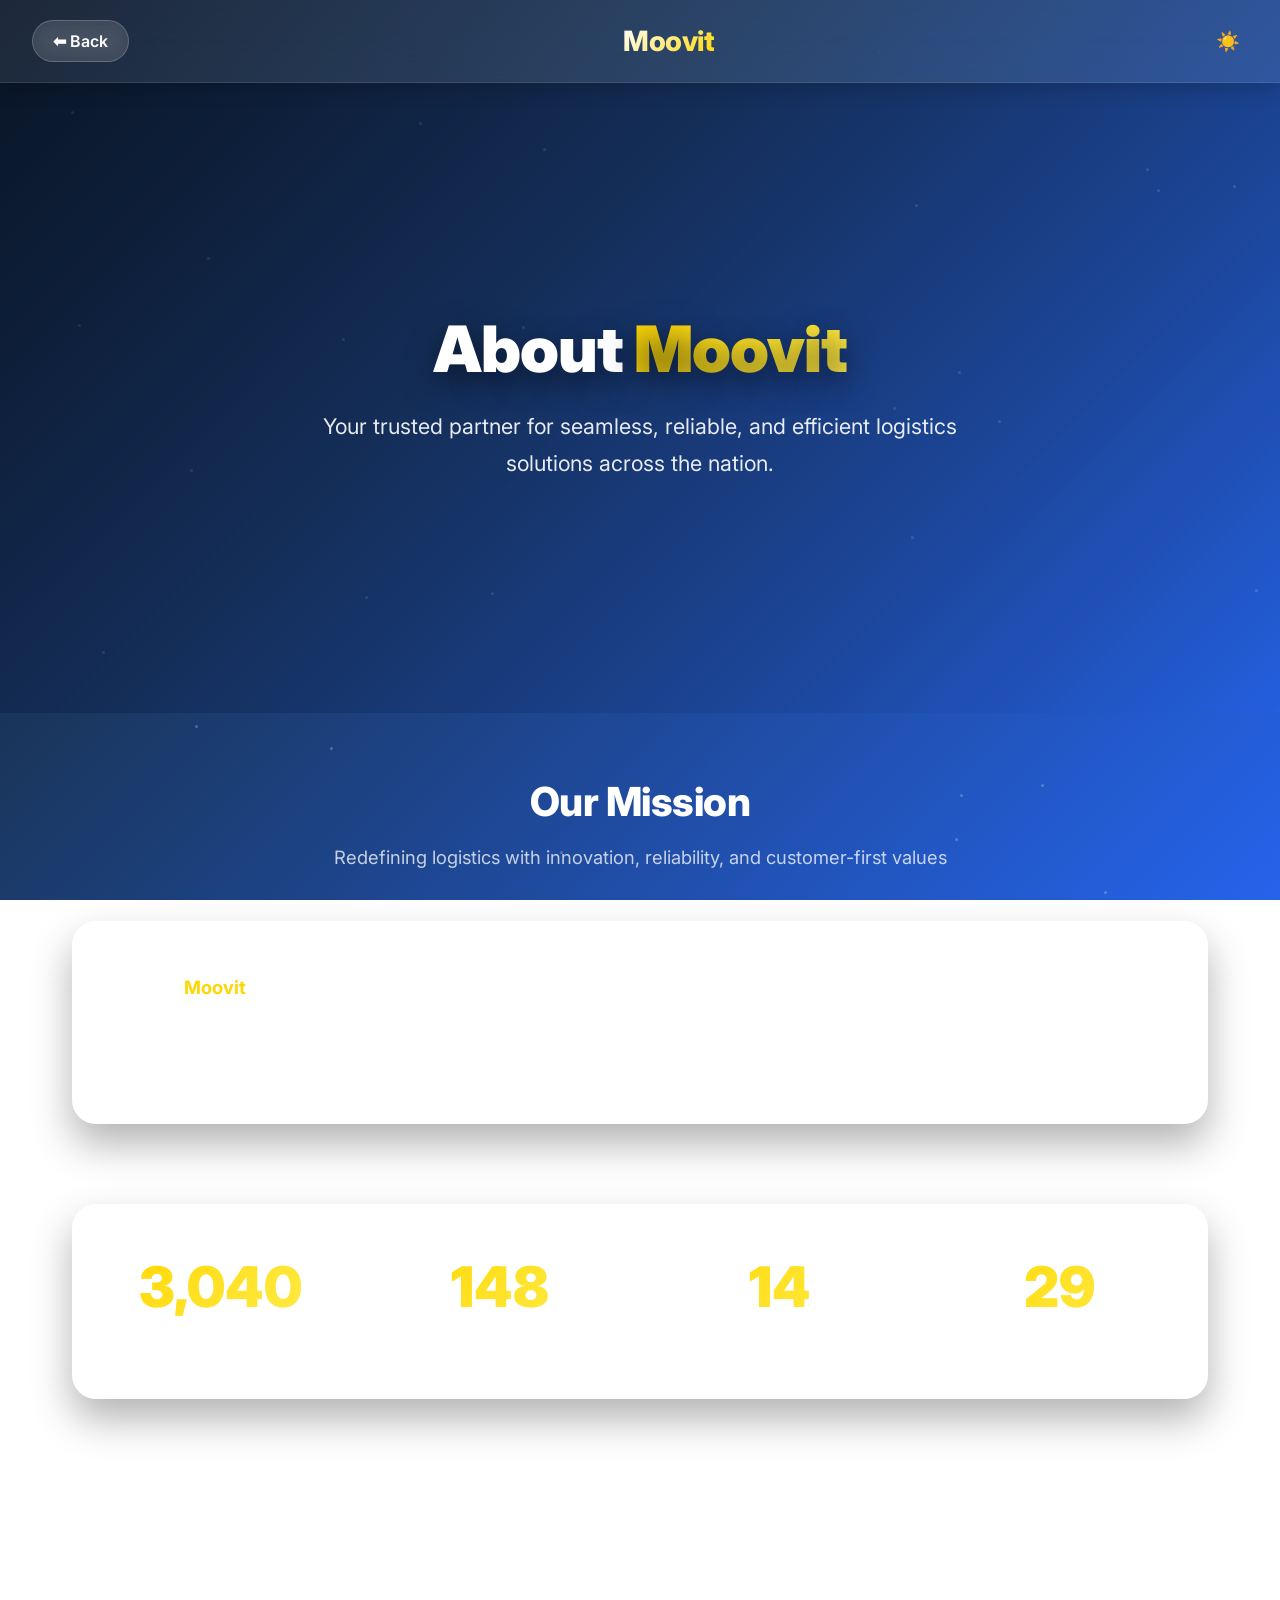
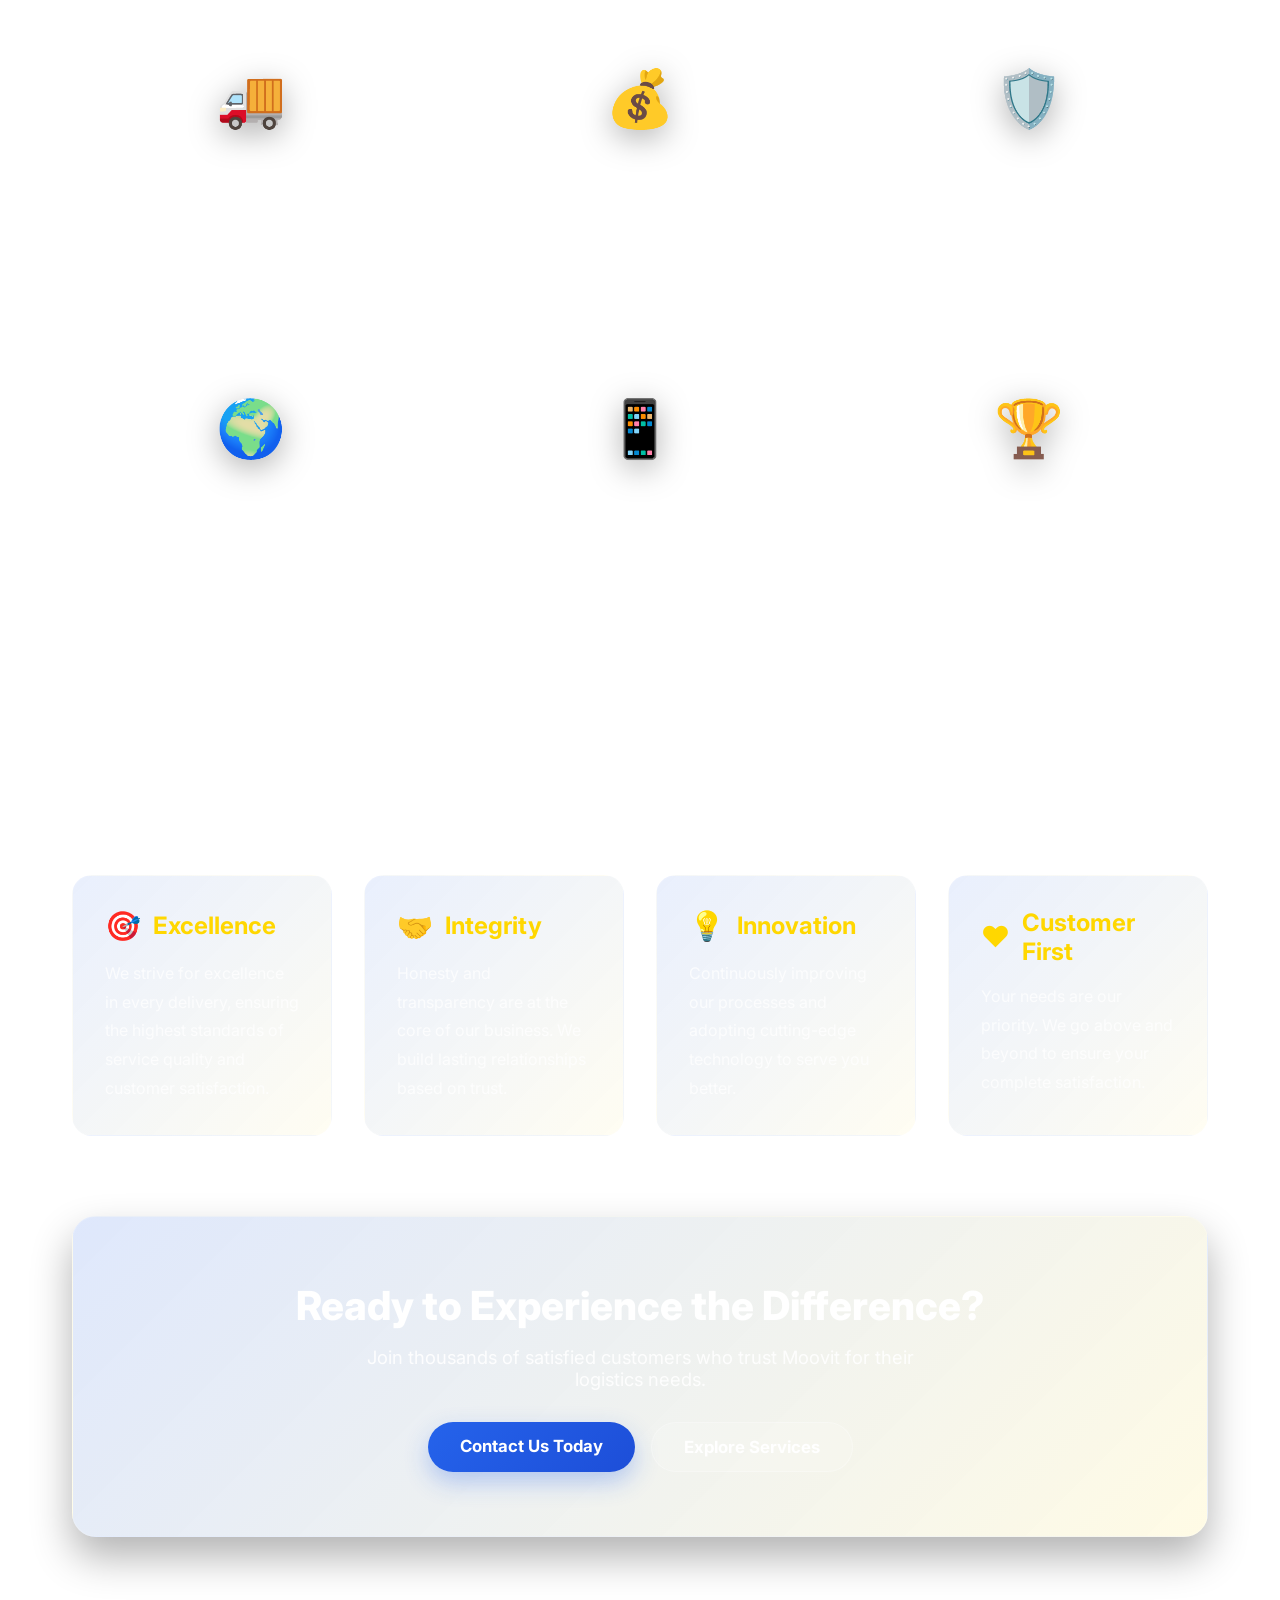
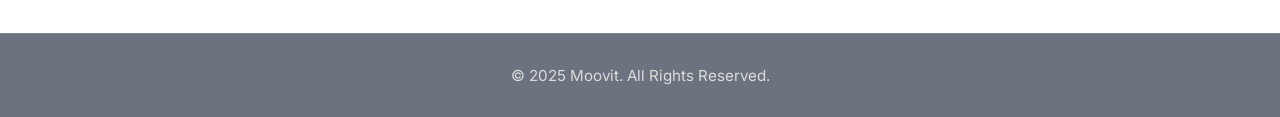
==== about.html @ ae2b4df2 "Improved accessibility: added ARIA roles, skip-to-content links, keyboard navigation, and focus indi" ====
<!DOCTYPE html>
<html lang="en" data-theme="dark">
<head>
  <meta charset="UTF-8">
  <meta name="viewport" content="width=device-width, initial-scale=1.0">
  <link rel="icon" href="favicon.png">
  <title>About Us - Moovit</title>
  <style>
    @import url('https://fonts.googleapis.com/css2?family=Inter:wght@300;400;500;600;700;800;900&display=swap');
    
    :root {
      --bg-dark-1: #0a1628;
      --bg-dark-2: #1a365d;
      --primary: #2563eb;
      --primary-700: #1d4ed8;
      --accent: #ffd700;
      --accent-dark: #b8860b;
      --text-white: #ffffff;
      --text-muted: rgba(255,255,255,0.9);
      --text-soft: rgba(255,255,255,0.75);
      --glass: rgba(255,255,255,0.08);
      --bg-gradient: linear-gradient(135deg, var(--bg-dark-1) 0%, var(--bg-dark-2) 35%, var(--primary) 100%);
      --header-bg: var(--glass);
      --text-color: var(--text-white);
    }

    [data-theme="light"] {
      --bg-gradient: linear-gradient(135deg, #f0f9ff 0%, #e0f2fe 35%, #bae6fd 100%);
      --header-bg: rgba(255, 255, 255, 0.95);
      --text-color: #1e293b;
      --text-muted: rgba(30, 41, 59, 0.9);
      --text-soft: rgba(30, 41, 59, 0.75);
      --glass: rgba(0, 0, 0, 0.08);
      --bg-dark-1: #f0f9ff;
      --bg-dark-2: #e0f2fe;
      --primary: #3b82f6;
      --primary-700: #2563eb;
      --accent: #f59e0b;
      --accent-dark: #d97706;
      --text-white: #1a1a1a;
    }

    * {
      margin: 0;
      padding: 0;
      box-sizing: border-box;
    }

    /* Skip to content link for accessibility */
    .skip-to-content {
      position: absolute;
      top: -40px;
      left: 0;
      background: var(--primary);
      color: white;
      padding: 8px 16px;
      z-index: 10000;
      text-decoration: none;
      font-weight: 600;
      transition: top 0.3s;
    }

    .skip-to-content:focus {
      top: 0;
    }

    /* Keyboard focus indicators for accessibility */
    a:focus, button:focus, input:focus, textarea:focus, select:focus {
      outline: 2px solid var(--primary);
      outline-offset: 2px;
    }

    button:focus-visible, a:focus-visible {
      outline: 2px solid var(--primary);
      outline-offset: 2px;
    }

    body {
      font-family: 'Inter', sans-serif;
      font-size: 16px;
      background: var(--bg-gradient);
      background-attachment: fixed;
      color: var(--text-color);
      overflow-x: hidden;
      min-height: 100vh;
      -webkit-font-smoothing: antialiased;
      -moz-osx-font-smoothing: grayscale;
    }

    /* Animated Background Particles */
    .particles {
      position: fixed;
      top: 0;
      left: 0;
      width: 100%;
      height: 100%;
      pointer-events: none;
      z-index: 0;
      opacity: 0.6;
      transition: opacity 0.4s ease;
    }

    .particle {
      position: absolute;
      width: 3px;
      height: 3px;
      background: rgba(255, 255, 255, 0.4);
      border-radius: 50%;
      animation: float 8s ease-in-out infinite;
    }

    @keyframes float {
      0%, 100% { 
        transform: translateY(0px) translateX(0px) rotate(0deg); 
        opacity: 0.2; 
      }
      50% { 
        transform: translateY(-30px) translateX(20px) rotate(180deg); 
        opacity: 0.8; 
      }
    }

    /* Header */
    header {
      display: flex;
      align-items: center;
      justify-content: space-between;
      background: var(--header-bg);
      backdrop-filter: blur(20px);
      border-bottom: 1px solid rgba(255, 255, 255, 0.1);
      padding: 1.25rem 2rem;
      box-shadow: 0 4px 20px rgba(0, 0, 0, 0.2);
      position: sticky;
      top: 0;
      z-index: 100;
      animation: slideDown 0.6s ease;
    }

    @keyframes slideDown {
      from {
        transform: translateY(-100%);
        opacity: 0;
      }
      to {
        transform: translateY(0);
        opacity: 1;
      }
    }

    .theme-toggle {
      background: none;
      border: none;
      color: var(--text-color);
      font-size: 1.2rem;
      cursor: pointer;
      padding: 0.5rem;
      border-radius: 50%;
      transition: background 0.3s;
    }

    .theme-toggle:hover {
      background: var(--glass);
    }

    .back-btn {
      display: flex;
      align-items: center;
      gap: 0.5rem;
      text-decoration: none;
      color: var(--text-white);
      font-weight: 600;
      font-size: 1rem;
      padding: 10px 20px;
      border-radius: 50px;
      background: rgba(255, 255, 255, 0.1);
      backdrop-filter: blur(10px);
      border: 1px solid rgba(255, 255, 255, 0.2);
      transition: all 0.3s ease;
      cursor: pointer;
    }

    .back-btn:hover {
      background: rgba(255, 255, 255, 0.15);
      color: var(--accent);
      transform: translateX(-5px);
      box-shadow: 0 8px 20px rgba(255, 215, 0, 0.2);
    }

    .logo {
      font-size: 1.75rem;
      font-weight: 800;
      background: linear-gradient(135deg, #ffffff 0%, var(--accent) 100%);
      -webkit-background-clip: text;
      -webkit-text-fill-color: transparent;
      background-clip: text;
      letter-spacing: -0.5px;
    }

    /* Hero Section */
    .hero {
      position: relative;
      height: 70vh;
      display: flex;
      align-items: center;
      justify-content: center;
      text-align: center;
      overflow: hidden;
      margin-bottom: 4rem;
      transition: opacity 0.3s ease;
    }

    .hero::before {
      content: '';
      position: absolute;
      top: 0;
      left: 0;
      right: 0;
      bottom: 0;
      background: linear-gradient(135deg, rgba(10, 22, 40, 0.7), rgba(37, 99, 235, 0.3));
      z-index: 1;
    }

    .hero-content {
      position: relative;
      z-index: 2;
      max-width: 900px;
      padding: 0 2rem;
      animation: fadeInUp 1s ease;
    }

    @keyframes fadeInUp {
      from {
        opacity: 0;
        transform: translateY(40px);
      }
      to {
        opacity: 1;
        transform: translateY(0);
      }
    }

    .hero h1 {
      font-size: 4rem;
      font-weight: 900;
      margin-bottom: 1.5rem;
      color: var(--text-white);
      letter-spacing: -1px;
      line-height: 1.1;
      text-shadow: 0 10px 30px rgba(0, 0, 0, 0.5);
    }

    .hero h1 span {
      background: linear-gradient(135deg, var(--accent), #ffed4e);
      -webkit-background-clip: text;
      -webkit-text-fill-color: transparent;
      background-clip: text;
    }

    .hero p {
      font-size: 1.35rem;
      color: var(--text-muted);
      line-height: 1.7;
      max-width: 700px;
      margin: 0 auto;
    }

    /* Container */
    .container {
      max-width: 1200px;
      margin: 0 auto;
      padding: 0 2rem;
      position: relative;
      z-index: 1;
    }

    /* Section Styles */
    .section {
      margin-bottom: 5rem;
      opacity: 0;
      transform: translateY(30px);
      transition: all 0.8s ease;
    }

    .section.visible {
      opacity: 1;
      transform: translateY(0);
    }

    .section-title {
      font-size: 2.5rem;
      font-weight: 800;
      text-align: center;
      margin-bottom: 1rem;
      color: var(--text-white);
      letter-spacing: -0.5px;
    }

    .section-subtitle {
      font-size: 1.15rem;
      text-align: center;
      color: var(--text-soft);
      max-width: 700px;
      margin: 0 auto 3rem;
      line-height: 1.7;
    }

    /* Mission Section */
    .mission-card {
      background: rgba(255, 255, 255, 0.05);
      backdrop-filter: blur(20px);
      border-radius: 24px;
      border: 1px solid rgba(255, 255, 255, 0.1);
      padding: 3rem;
      box-shadow: 0 20px 40px rgba(0, 0, 0, 0.3);
      transition: all 0.4s ease;
    }

    .mission-card:hover {
      transform: translateY(-10px);
      box-shadow: 0 30px 60px rgba(0, 0, 0, 0.4);
      border-color: rgba(255, 215, 0, 0.3);
    }

    .mission-card p {
      font-size: 1.15rem;
      line-height: 1.9;
      color: var(--text-muted);
      text-align: center;
    }

    .mission-card strong {
      color: var(--accent);
      font-weight: 700;
    }

    /* Features Grid */
    .features-grid {
      display: grid;
      grid-template-columns: repeat(auto-fit, minmax(280px, 1fr));
      gap: 2rem;
    }

    .feature-card {
      background: rgba(255, 255, 255, 0.05);
      backdrop-filter: blur(20px);
      border-radius: 20px;
      border: 1px solid rgba(255, 255, 255, 0.1);
      padding: 2.5rem 2rem;
      text-align: center;
      transition: all 0.4s cubic-bezier(0.4, 0, 0.2, 1);
      position: relative;
      overflow: hidden;
    }

    .feature-card::before {
      content: '';
      position: absolute;
      top: 0;
      left: -100%;
      width: 100%;
      height: 100%;
      background: linear-gradient(90deg, transparent, rgba(255, 215, 0, 0.1), transparent);
      transition: left 0.6s;
    }

    .feature-card:hover::before {
      left: 100%;
    }

    .feature-card:hover {
      transform: translateY(-15px) scale(1.02);
      box-shadow: 0 25px 50px rgba(0, 0, 0, 0.4);
      border-color: rgba(255, 215, 0, 0.3);
      background: rgba(255, 255, 255, 0.08);
    }

    .feature-icon {
      font-size: 3.5rem;
      margin-bottom: 1.5rem;
      display: inline-block;
      transition: all 0.4s ease;
      filter: drop-shadow(0 8px 16px rgba(0, 0, 0, 0.3));
    }

    .feature-card:hover .feature-icon {
      transform: scale(1.15) rotate(5deg);
      filter: drop-shadow(0 12px 24px rgba(255, 215, 0, 0.4));
    }

    .feature-card h3 {
      font-size: 1.35rem;
      font-weight: 700;
      color: var(--text-white);
      margin-bottom: 1rem;
    }

    .feature-card p {
      font-size: 1rem;
      color: var(--text-soft);
      line-height: 1.7;
    }

    /* Stats Section */
    .stats-section {
      background: rgba(255, 255, 255, 0.05);
      backdrop-filter: blur(20px);
      border-radius: 24px;
      border: 1px solid rgba(255, 255, 255, 0.1);
      padding: 3rem 2rem;
      box-shadow: 0 20px 40px rgba(0, 0, 0, 0.3);
    }

    .stats-grid {
      display: grid;
      grid-template-columns: repeat(auto-fit, minmax(200px, 1fr));
      gap: 3rem;
      text-align: center;
    }

    .stat {
      transition: transform 0.3s ease;
    }

    .stat:hover {
      transform: translateY(-10px);
    }

    .stat-number {
      font-size: 3.5rem;
      font-weight: 900;
      background: linear-gradient(135deg, var(--accent), #ffed4e);
      -webkit-background-clip: text;
      -webkit-text-fill-color: transparent;
      background-clip: text;
      margin-bottom: 0.5rem;
      display: block;
    }

    .stat-label {
      font-size: 1.1rem;
      color: var(--text-muted);
      font-weight: 600;
    }

    /* Values Section */
    .values-grid {
      display: grid;
      grid-template-columns: repeat(auto-fit, minmax(250px, 1fr));
      gap: 2rem;
    }

    .value-card {
      background: linear-gradient(135deg, rgba(37, 99, 235, 0.1), rgba(255, 215, 0, 0.05));
      backdrop-filter: blur(20px);
      border-radius: 20px;
      border: 1px solid rgba(255, 255, 255, 0.1);
      padding: 2rem;
      transition: all 0.4s ease;
    }

    .value-card:hover {
      transform: translateY(-10px);
      border-color: rgba(255, 215, 0, 0.4);
      box-shadow: 0 20px 40px rgba(0, 0, 0, 0.3);
    }

    .value-card h3 {
      font-size: 1.5rem;
      font-weight: 700;
      color: var(--accent);
      margin-bottom: 1rem;
      display: flex;
      align-items: center;
      gap: 0.75rem;
    }

    .value-icon {
      font-size: 1.8rem;
    }

    .value-card p {
      font-size: 1rem;
      color: var(--text-soft);
      line-height: 1.8;
    }

    /* CTA Section */
    .cta-section {
      background: linear-gradient(135deg, rgba(37, 99, 235, 0.15), rgba(255, 215, 0, 0.1));
      backdrop-filter: blur(20px);
      border-radius: 24px;
      border: 1px solid rgba(255, 255, 255, 0.15);
      padding: 4rem 3rem;
      text-align: center;
      box-shadow: 0 20px 40px rgba(0, 0, 0, 0.3);
      margin-top: 5rem;
    }

    .cta-section h2 {
      font-size: 2.5rem;
      font-weight: 800;
      margin-bottom: 1rem;
      color: var(--text-white);
    }

    .cta-section p {
      font-size: 1.15rem;
      color: var(--text-muted);
      margin-bottom: 2rem;
      max-width: 600px;
      margin-left: auto;
      margin-right: auto;
    }

    .cta-buttons {
      display: flex;
      gap: 1rem;
      justify-content: center;
      flex-wrap: wrap;
    }

    .btn {
      padding: 14px 32px;
      border-radius: 50px;
      font-size: 1.05rem;
      font-weight: 700;
      cursor: pointer;
      transition: all 0.3s ease;
      font-family: 'Inter', sans-serif;
      text-decoration: none;
      display: inline-block;
      position: relative;
      overflow: hidden;
    }

    .btn-primary {
      background: linear-gradient(135deg, var(--primary), var(--primary-700));
      color: white;
      border: none;
      box-shadow: 0 10px 25px rgba(37, 99, 235, 0.3);
    }

    .btn-primary::before {
      content: '';
      position: absolute;
      top: 0;
      left: -100%;
      width: 100%;
      height: 100%;
      background: linear-gradient(90deg, transparent, rgba(255, 255, 255, 0.3), transparent);
      transition: left 0.5s;
    }

    .btn-primary:hover::before {
      left: 100%;
    }

    .btn-primary:hover {
      transform: translateY(-3px);
      box-shadow: 0 15px 35px rgba(37, 99, 235, 0.4);
    }

    .btn-secondary {
      background: rgba(255, 255, 255, 0.1);
      color: var(--text-white);
      border: 1px solid rgba(255, 255, 255, 0.3);
    }

    .btn-secondary:hover {
      background: rgba(255, 255, 255, 0.15);
      transform: translateY(-3px);
      box-shadow: 0 10px 25px rgba(0, 0, 0, 0.2);
    }

    /* Footer */
    footer {
      background: rgba(10, 22, 40, 0.6);
      backdrop-filter: blur(20px);
      border-top: 1px solid rgba(255, 255, 255, 0.1);
      padding: 2rem;
      text-align: center;
      margin-top: 6rem;
    }

    footer p {
      color: var(--text-soft);
      font-size: 0.95rem;
    }

    /* Responsive Design */
    @media (max-width: 968px) {
      .hero h1 {
        font-size: 3rem;
      }

      .hero p {
        font-size: 1.15rem;
      }

      .section-title {
        font-size: 2rem;
      }

      .features-grid,
      .values-grid {
        grid-template-columns: 1fr;
      }
    }

    @media (max-width: 768px) {
      header {
        padding: 1rem;
      }

      .container {
        padding: 0 1rem;
      }

      .hero {
        height: 60vh;
      }

      .hero h1 {
        font-size: 2.5rem;
      }

      .hero p {
        font-size: 1.05rem;
      }

      .section-title {
        font-size: 1.75rem;
      }

      .mission-card,
      .stats-section,
      .cta-section {
        padding: 2rem 1.5rem;
      }

      .back-btn {
        font-size: 0.9rem;
        padding: 8px 16px;
      }

      .logo {
        font-size: 1.5rem;
      }

      .stat-number {
        font-size: 2.5rem;
      }

      .cta-buttons {
        flex-direction: column;
      }

      .btn {
        width: 100%;
      }
    }

    @media (max-width: 480px) {
      .hero h1 {
        font-size: 2rem;
      }

      .feature-icon {
        font-size: 2.5rem;
      }

      .stats-grid {
        gap: 2rem;
      }
    }

    /* Scroll Animation Trigger */
    .animate-on-scroll {
      opacity: 0;
      transform: translateY(30px);
      transition: all 0.8s ease;
    }

    .animate-on-scroll.visible {
      opacity: 1;
      transform: translateY(0);
    }
  </style>
</head>
<body>
  <a href="#main-content" class="skip-to-content">Skip to main content</a>
  <!-- Animated Background Particles -->
  <div class="particles" id="particles"></div>

  <!-- Header -->
  <header role="banner">
    <a href="./main.html" class="back-btn">
      ⬅ Back
    </a>
    <div class="logo">Moovit</div>
    <button id="theme-toggle" class="theme-toggle" title="Toggle theme" aria-label="Toggle color theme">🌙</button>
  </header>

  <!-- Hero Section -->
  <section class="hero">
    <div class="hero-content">
      <h1>About <span>Moovit</span></h1>
      <p>Your trusted partner for seamless, reliable, and efficient logistics solutions across the nation.</p>
    </div>
  </section>

  <div class="container" id="main-content" role="main">
    <!-- Mission Section -->
    <section id="mission" class="section animate-on-scroll" role="region" aria-labelledby="mission-title">
      <h2 class="section-title" id="mission-title">Our Mission</h2>
      <p class="section-subtitle">Redefining logistics with innovation, reliability, and customer-first values</p>
      <div class="mission-card">
        <p>
          At <strong>Moovit </strong>, our mission is to revolutionize the logistics industry by providing 
          stress-free, affordable, and efficient transportation solutions. We are committed to delivering 
          safe, reliable, and customer-focused services for both individuals and businesses. Every shipment 
          matters to us, and we treat your cargo as if it were our own.
        </p>
      </div>
    </section>

    <!-- Stats Section -->
    <section class="section animate-on-scroll">
      <div class="stats-section">
        <div class="stats-grid">
          <div class="stat">
            <span class="stat-number" data-target="10000">0</span>
            <p class="stat-label">Deliveries Completed</p>
          </div>
          <div class="stat">
            <span class="stat-number" data-target="500">0</span>
            <p class="stat-label">Happy Clients</p>
          </div>
          <div class="stat">
            <span class="stat-number" data-target="50">0</span>
            <p class="stat-label">Cities Covered</p>
          </div>
          <div class="stat">
            <span class="stat-number" data-target="99">0</span>
            <p class="stat-label">Success Rate %</p>
          </div>
        </div>
      </div>
    </section>

    <!-- Why Choose Us Section -->
    <section class="section animate-on-scroll">
      <h2 class="section-title">Why Choose Us?</h2>
      <p class="section-subtitle">Experience the difference with our premium logistics services</p>
      <div class="features-grid">
        <div class="feature-card">
          <div class="feature-icon">🚚</div>
          <h3>Fast & Reliable</h3>
          <p>We ensure timely deliveries with real-time tracking and dedicated support teams available 24/7.</p>
        </div>
        <div class="feature-card">
          <div class="feature-icon">💰</div>
          <h3>Affordable Pricing</h3>
          <p>Transparent and competitive pricing with no hidden costs. Get the best value for your money.</p>
        </div>
        <div class="feature-card">
          <div class="feature-icon">🛡️</div>
          <h3>Safe Handling</h3>
          <p>Your belongings are handled with utmost care by trained professionals and delivered securely.</p>
        </div>
        <div class="feature-card">
          <div class="feature-icon">🌍</div>
          <h3>Nationwide Reach</h3>
          <p>Wherever you need to go, Moovit has the network to support your logistics journey.</p>
        </div>
        <div class="feature-card">
          <div class="feature-icon">📱</div>
          <h3>Real-time Tracking</h3>
          <p>Track your shipment every step of the way with our advanced GPS tracking technology.</p>
        </div>
        <div class="feature-card">
          <div class="feature-icon">🏆</div>
          <h3>Award-Winning Service</h3>
          <p>Recognized for excellence in customer satisfaction and operational efficiency.</p>
        </div>
      </div>
    </section>

    <!-- Our Values Section -->
    <section class="section animate-on-scroll">
      <h2 class="section-title">Our Core Values</h2>
      <p class="section-subtitle">The principles that guide everything we do</p>
      <div class="values-grid">
        <div class="value-card">
          <h3><span class="value-icon">🎯</span> Excellence</h3>
          <p>We strive for excellence in every delivery, ensuring the highest standards of service quality and customer satisfaction.</p>
        </div>
        <div class="value-card">
          <h3><span class="value-icon">🤝</span> Integrity</h3>
          <p>Honesty and transparency are at the core of our business. We build lasting relationships based on trust.</p>
        </div>
        <div class="value-card">
          <h3><span class="value-icon">💡</span> Innovation</h3>
          <p>Continuously improving our processes and adopting cutting-edge technology to serve you better.</p>
        </div>
        <div class="value-card">
          <h3><span class="value-icon">❤️</span> Customer First</h3>
          <p>Your needs are our priority. We go above and beyond to ensure your complete satisfaction.</p>
        </div>
      </div>
    </section>

    <!-- CTA Section -->
    <section class="cta-section animate-on-scroll">
      <h2>Ready to Experience the Difference?</h2>
      <p>Join thousands of satisfied customers who trust Moovit for their logistics needs.</p>
      <div class="cta-buttons">
        <a href="./contact.html" class="btn btn-primary">Contact Us Today</a>
        <a href="./services.html" class="btn btn-secondary">Explore Services</a>
      </div>
    </section>
  </div>

  <!-- Footer -->
  <footer role="contentinfo">
    <p>© 2025 Moovit. All Rights Reserved.</p>
  </footer>

  <script>
    // Create animated background particles
    function createParticles() {
      const particles = document.getElementById('particles');
      const particleCount = 30;
      
      for (let i = 0; i < particleCount; i++) {
        const particle = document.createElement('div');
        particle.className = 'particle';
        particle.style.left = Math.random() * 100 + '%';
        particle.style.top = Math.random() * 100 + '%';
        particle.style.animationDelay = Math.random() * 8 + 's';
        particle.style.animationDuration = (Math.random() * 6 + 6) + 's';
        particles.appendChild(particle);
      }
    }

    // Intersection Observer for scroll animations
    const observerOptions = {
      threshold: 0.15,
      rootMargin: '0px 0px -50px 0px'
    };

    const observer = new IntersectionObserver((entries) => {
      entries.forEach(entry => {
        if (entry.isIntersecting) {
          entry.target.classList.add('visible');
        }
      });
    }, observerOptions);

    // Observe all animated sections
    document.querySelectorAll('.animate-on-scroll').forEach(el => {
      observer.observe(el);
    });

    // Counter animation for stats
    function animateCounter(element, target, duration = 2000) {
      const start = 0;
      const increment = target / (duration / 16);
      let current = start;

      const timer = setInterval(() => {
        current += increment;
        if (current >= target) {
          element.textContent = target.toLocaleString() + (element.textContent.includes('%') ? '' : '');
          clearInterval(timer);
        } else {
          element.textContent = Math.floor(current).toLocaleString();
        }
      }, 16);
    }

    // Trigger counter animation when stats section is visible
    const statsObserver = new IntersectionObserver((entries) => {
      entries.forEach(entry => {
        if (entry.isIntersecting) {
          const counters = entry.target.querySelectorAll('.stat-number');
          counters.forEach(counter => {
            const target = parseInt(counter.getAttribute('data-target'));
            animateCounter(counter, target);
          });
          statsObserver.unobserve(entry.target);
        }
      });
    }, { threshold: 0.5 });

    const statsSection = document.querySelector('.stats-section');
    if (statsSection) {
      statsObserver.observe(statsSection);
    }

    // Initialize particles on load
    window.addEventListener('load', () => {
      createParticles();
    });

    // Smooth scroll for anchor links
    document.querySelectorAll('a[href^="#"]').forEach(anchor => {
      anchor.addEventListener('click', function (e) {
        e.preventDefault();
        const target = document.querySelector(this.getAttribute('href'));
        if (target) {
          target.scrollIntoView({
            behavior: 'smooth',
            block: 'start'
          });
        }
      });
    });

    // Fade particles + hero text/overlay as Mission section scrolls into view
    const missionSection = document.getElementById('mission');
    const particles = document.getElementById('particles');
    const heroSection = document.querySelector('.hero');

    function updateFadeOnScroll() {
      if (!missionSection) return;
      const rect = missionSection.getBoundingClientRect();
      const fadeDistance = 100; // px of scroll range where fade happens (smaller = faster fade)
      const baseParticleOpacity = 0.6; // match CSS initial opacity
      const baseHeroOpacity = 1;

      // Calculate fade progress (1 when mission is far down, 0 when mission overlaps top)
      const progress = rect.top <= 0
        ? 0
        : rect.top < fadeDistance
        ? Math.max(0, rect.top / fadeDistance)
        : 1;

      if (particles) {
        particles.style.opacity = progress * baseParticleOpacity;
      }

      if (heroSection) {
        heroSection.style.opacity = progress * baseHeroOpacity;

        // Move hero up faster so it doesn't overlap mission
        const scrollY = window.pageYOffset;
        const extraLift = (1 - progress) * 200; // pixels to lift hero up
        heroSection.style.transform = `translateY(${scrollY * 0.5 - extraLift}px)`;
      }
    }

    window.addEventListener('scroll', () => {
      updateFadeOnScroll();
    });

    // Make sure fades are correct on load
    updateFadeOnScroll();

    // Theme toggle functionality
    const themeToggle = document.getElementById('theme-toggle');
    if (themeToggle) {
      const html = document.documentElement;
      const currentTheme = localStorage.getItem('theme') || 'dark';
      html.setAttribute('data-theme', currentTheme);
      themeToggle.textContent = currentTheme === 'dark' ? '☀️' : '🌙';

      themeToggle.addEventListener('click', () => {
        const newTheme = html.getAttribute('data-theme') === 'dark' ? 'light' : 'dark';
        html.setAttribute('data-theme', newTheme);
        localStorage.setItem('theme', newTheme);
        themeToggle.textContent = newTheme === 'dark' ? '☀️' : '🌙';
      });
    }
  </script>
</body>
</html>
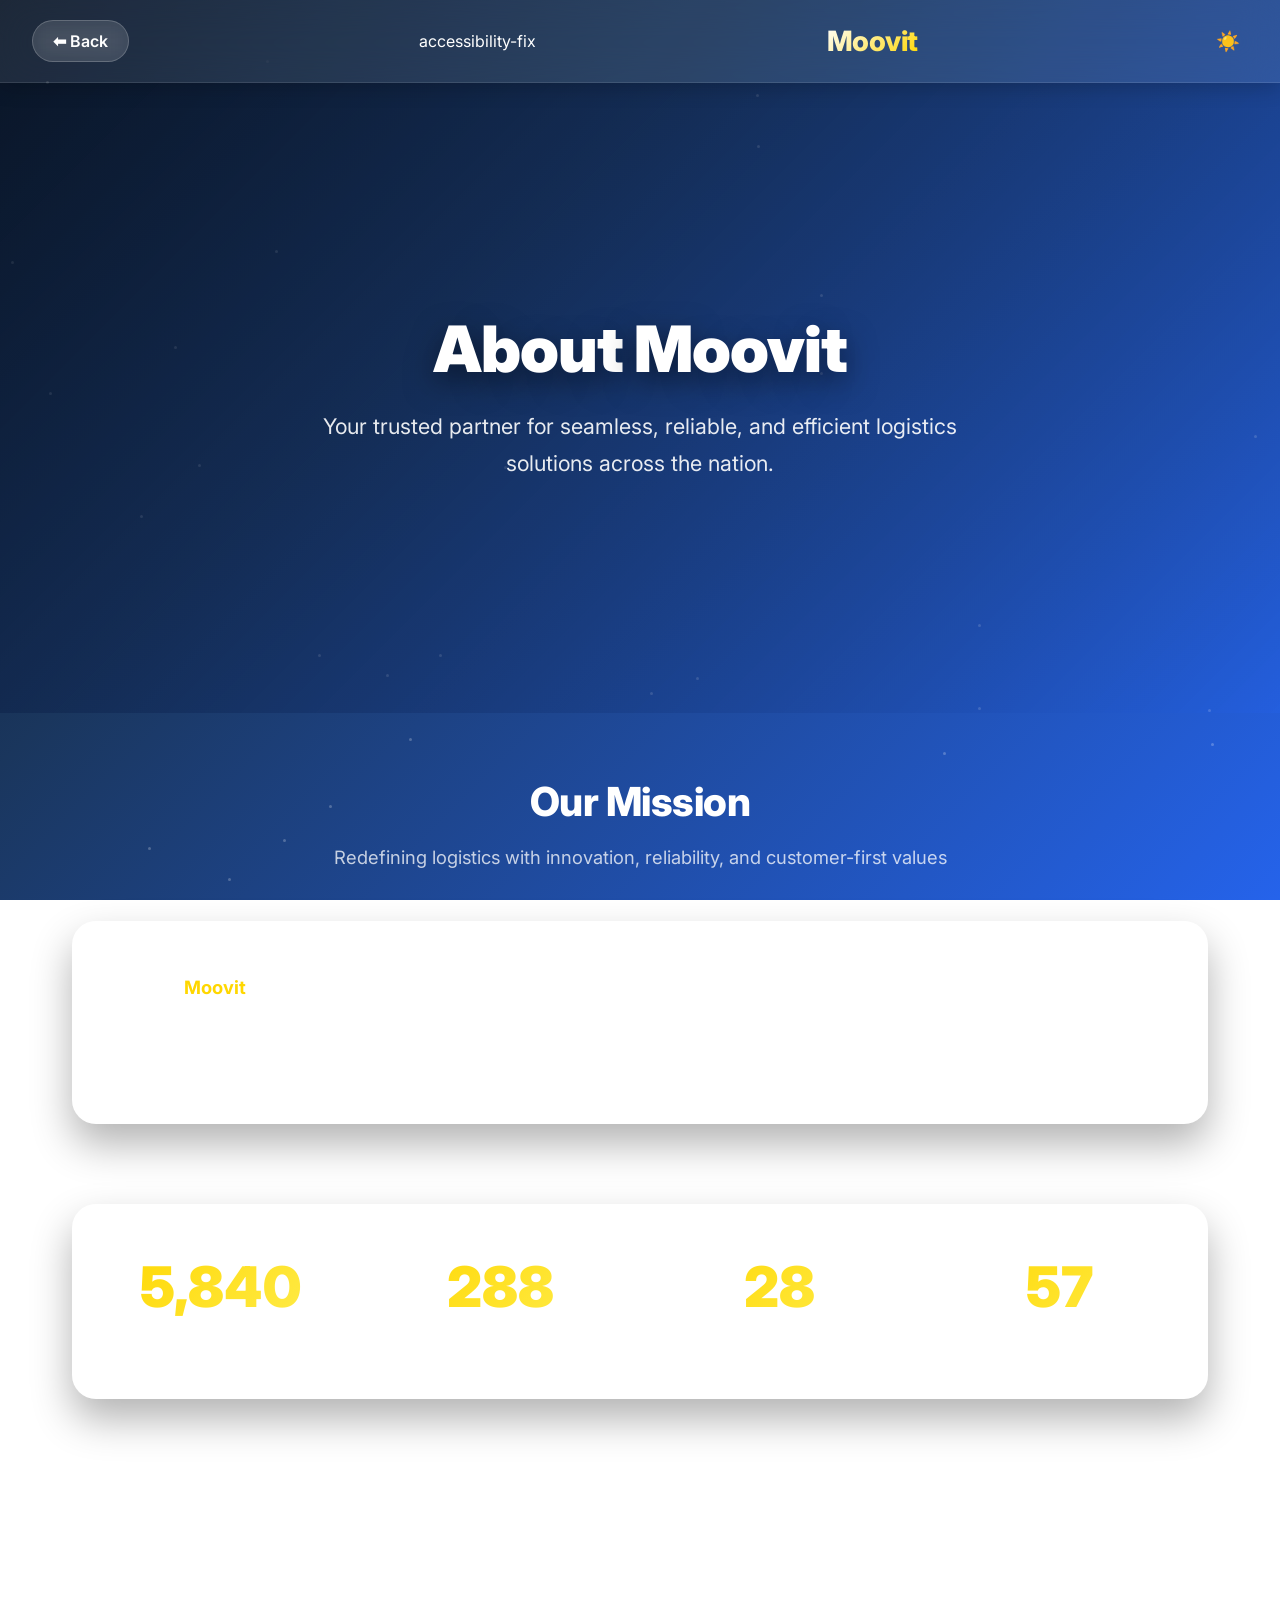
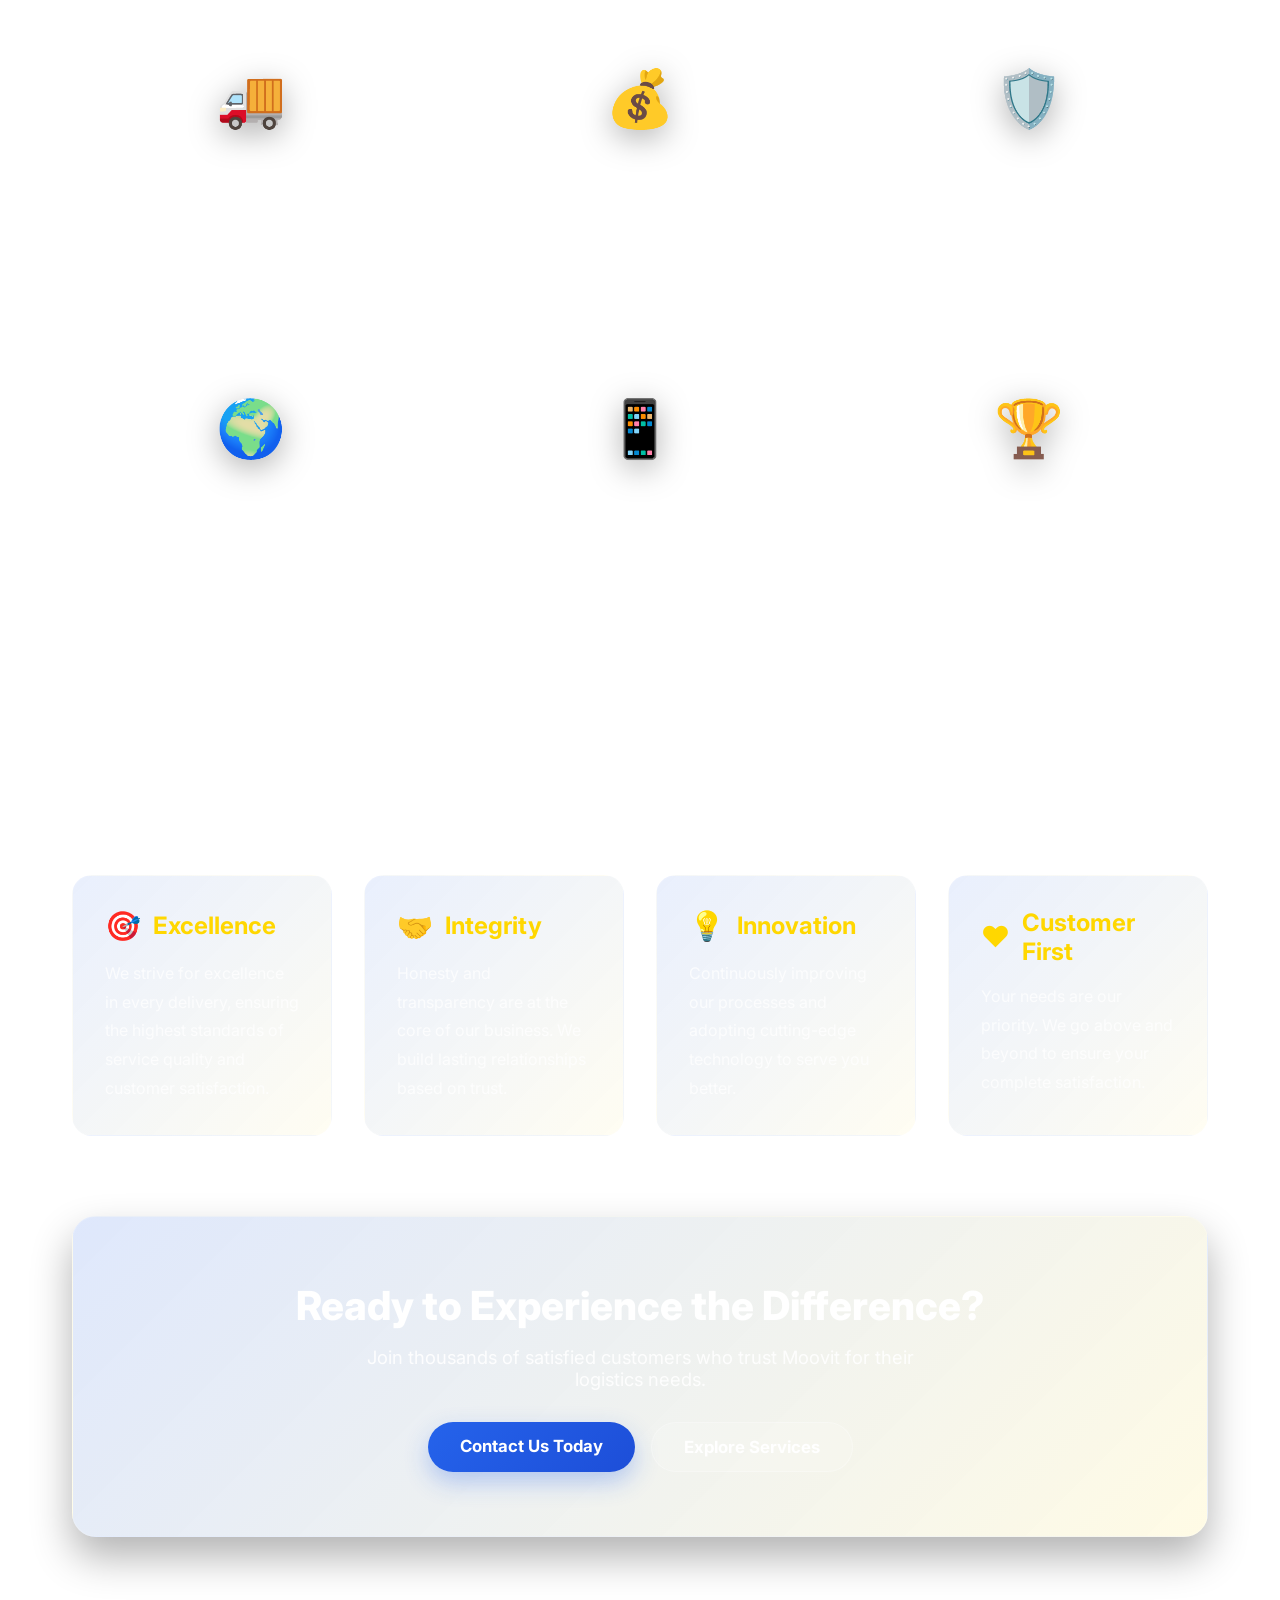
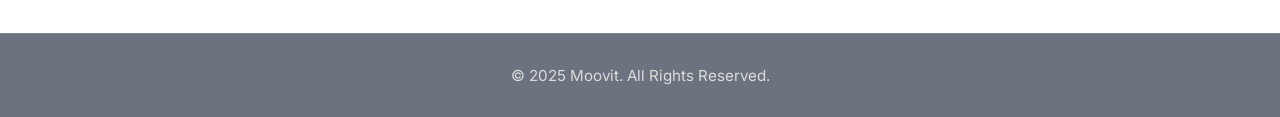
==== commit b1ba040d: "Merge branch 'main' into accessibility-fix" ====
--- a/about.html
+++ b/about.html
@@ -243,17 +243,15 @@
       font-size: 4rem;
       font-weight: 900;
       margin-bottom: 1.5rem;
-      color: var(--text-white);
+      color: white;
       letter-spacing: -1px;
       line-height: 1.1;
       text-shadow: 0 10px 30px rgba(0, 0, 0, 0.5);
     }
 
     .hero h1 span {
-      background: linear-gradient(135deg, var(--accent), #ffed4e);
-      -webkit-background-clip: text;
-      -webkit-text-fill-color: transparent;
-      background-clip: text;
+      color: white;
+      -webkit-text-fill-color: white;
     }
 
     .hero p {
@@ -697,8 +695,12 @@
     <a href="./main.html" class="back-btn">
       ⬅ Back
     </a>
+ accessibility-fix
     <div class="logo">Moovit</div>
     <button id="theme-toggle" class="theme-toggle" title="Toggle theme" aria-label="Toggle color theme">🌙</button>
+   
+  
+
   </header>
 
   <!-- Hero Section -->
